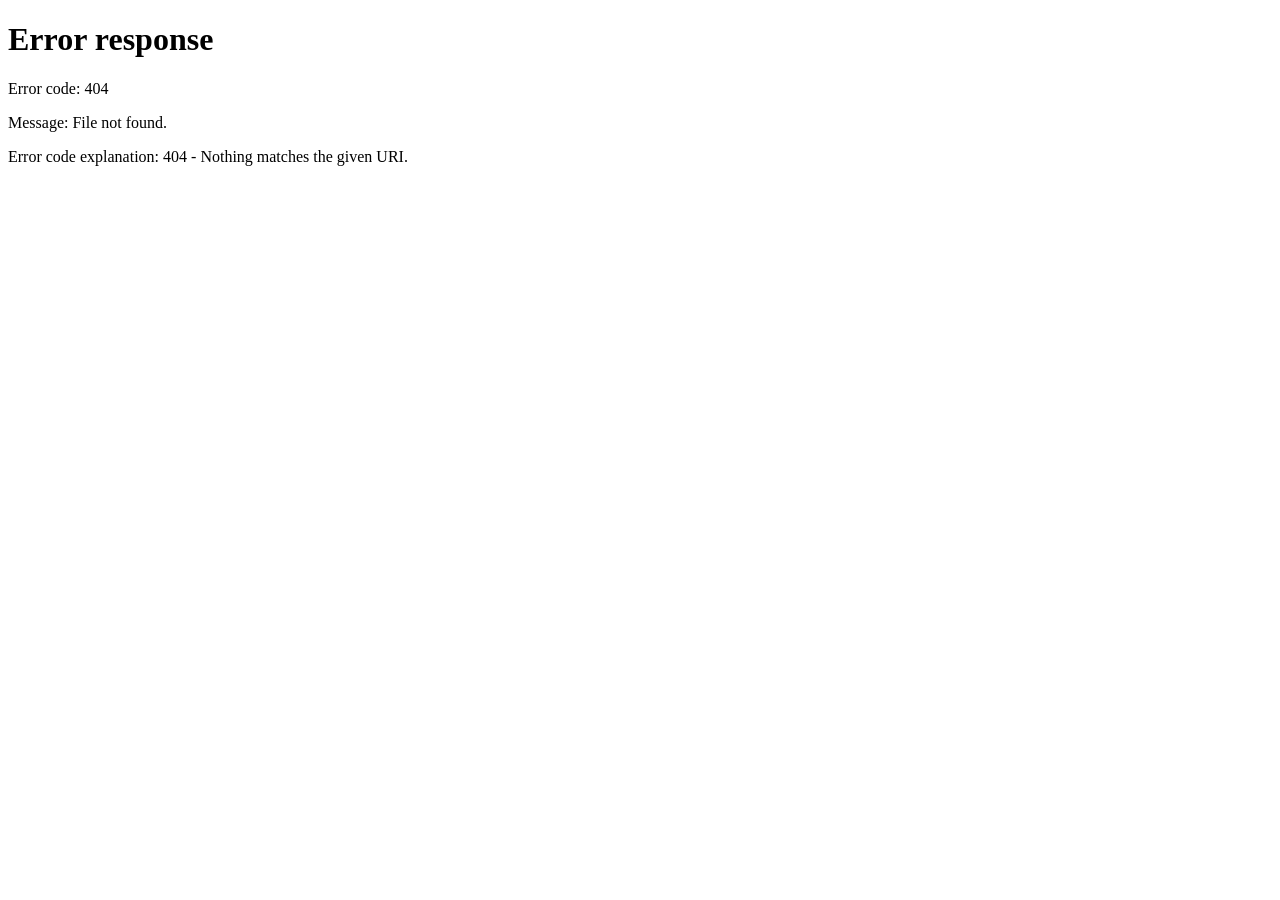
==== order.html @ fe6434a9 "Add files via upload" ====
<!DOCTYPE html>
<html lang="th">
<head>
  <meta charset="UTF-8">
  <title>ระบบจองคิวรองเท้าสำหรับรุ่นพิเศษ</title>
  <meta name="viewport" content="width=device-width, initial-scale=1.0">
  <style>
    body { font-family: 'Sarabun', sans-serif; background: linear-gradient(135deg, #a78bfa 0%, #f0abfc 100%); margin: 0; }
    .order-container { max-width: 500px; margin: 40px auto; background: #fff; border-radius: 18px; box-shadow: 0 2px 8px #0001; padding: 32px 24px; }
    .sneaker-img { display: flex; justify-content: center; margin-bottom: 16px; }
    .sneaker-img img { width: 180px; border-radius: 10px; }
    .meta { margin-bottom: 20px; }
    .meta span { display: block; color: #555; }
    .meta .name { font-size: 1.2em; font-weight: bold; color: #222; margin-bottom: 6px; }
    .meta .price { color: #7c3aed; font-size: 1.1em; }
    .badge { color: #16a34a; font-size: 1em; margin-bottom: 8px; }
    form label { display: block; margin-top: 12px; color: #333; }
    form input, form select { width: 100%; padding: 8px; margin-top: 4px; border-radius: 6px; border: 1px solid #ccc; font-size: 1em; }
    .size-grid { display: flex; flex-wrap: wrap; gap: 8px; margin-top: 8px; }
    .size-grid label { background: #eee; padding: 6px 12px; border-radius: 6px; cursor: pointer; }
    .size-grid input[type="radio"] { margin-right: 4px; }
    .order-btn { width: 100%; margin-top: 20px; padding: 12px; background: #7c3aed; color: #fff; border: none; border-radius: 8px; font-size: 1.1em; cursor: pointer; }
    .order-btn:hover { background: #5b21b6; }
    .success { color: #1abc9c; text-align: center; margin-top: 12px; }
    .error { color: #e74c3c; text-align: center; margin-top: 12px; }
    .logout-btn { position: fixed; top: 20px; right: 30px; background: #e74c3c; color: #fff; border: none; border-radius: 8px; padding: 8px 18px; font-size: 1em; cursor: pointer; }
  </style>
</head>
<body>
    
  <button class="logout-btn" onclick="logout()">ออกจากระบบ</button>
  <div class="order-container">
    <div class="sneaker-img"><img id="productImg" src="" alt=""></div>
    <div class="meta">
      <span class="name" id="productName"></span>
      <span id="productCode"></span>
      <span id="productRelease"></span>
      <span id="productStock"></span>
      <span class="price" id="productPrice"></span>
    </div>
    <div class="badge"><i>✔ เปิดจองแล้ว</i></div> <div id="clockDisplay" style="text-align:center; font-weight:bold; color:#7c3aed; margin-bottom:12px;"></div>
    <form id="orderForm">
      <label>ชื่อ-นามสกุล</label>
<input type="text" id="customerName" required>

<label>เบอร์โทรศัพท์</label>
<input type="tel" id="customerPhone" required>

<label>อีเมล</label>
<input type="email" id="customerEmail" required>


      <label>บ้านเลขที่ / หมู่ / ถนน</label>
      <input type="text" id="houseNumber" required>

      <label>ตำบล</label>
      <input type="text" id="subDistrict" required>

      <label>อำเภอ</label>
      <input type="text" id="district" required>

      <label>จังหวัด</label>
      <input list="provinceList" id="province" required placeholder="พิมพ์ชื่อจังหวัด">
      <datalist id="provinceList">
        <option value="กรุงเทพมหานคร">
        <option value="อุบลราชธานี">
        <option value="เชียงใหม่">
        <option value="ขอนแก่น">
        <option value="ภูเก็ต">
        <!-- เพิ่มจังหวัดอื่น ๆ ได้ตามต้องการ -->
      </datalist>

      <label>รหัสไปรษณีย์</label>
<input type="text" id="zipcode" maxlength="5" required placeholder="กรอก 5 หลัก">



      <label>เลือกไซส์รองเท้า (US)</label>
<select id="shoeSize" required>
  <option value="">-- กรุณาเลือกไซส์ --</option>
  <option value="7">7</option>
  <option value="7.5">7.5</option>
  <option value="8">8</option>
  <option value="8.5">8.5</option>
  <option value="9">9</option>
  <option value="9.5">9.5</option>
  <option value="10">10</option>
  <option value="10.5">10.5</option>
  <option value="11">11</option>
  <option value="11.5">11.5</option>
  <option value="12">12</option>
</select>


      <button type="submit" class="order-btn">เข้าคิวจอง</button>
    </form>
    <div class="success" id="successMsg"></div>
    <div class="error" id="errorMsg"></div>
  </div>

  <script>
    if (!localStorage.getItem('currentUser')) {
      window.location.href = "login.html";
    }
    function updateClock() {
  const now = new Date();
  const time = now.toLocaleTimeString('th-TH', {
    hour: '2-digit',
    minute: '2-digit',
    second: '2-digit',
    hour12: false
  });
  document.getElementById('clockDisplay').innerText = "เวลา: " + time;
}
setInterval(updateClock, 1000);
updateClock();

    const products = {
      blackcat: {
        name: 'Nike Air Jordan 4 "Black Cat" 2024',
        code: "CU1110-010",
        price: 8900,
        img: "https://www.sneakerfiles.com/wp-content/uploads/2024/08/air-jordan-4-rm-black-cat-FQ7939-004-release-info-1024x725.jpg",
        release: "25 กันยายน 2025",
        stock: 4
      },
      travis1: {
        name: 'Nike Air Jordan 1 Low OG "Travis Scott"',
        code: "DM7866-162",
        price: 15900,
        img: "https://2app.kicksonfire.com/kofapp/upload/events_images/ipad_travis-scott-x-air-jordan-1-low-og-black-olive-0.png",
        release: "25 กันยายน 2025",
        stock: 3
      },
      yeezy: {
        name: 'adidas Yeezy Boost 350 V2 "Zebra"',
        code: "CP9654",
        price: 12500,
        img: "https://www.sneakerfiles.com/wp-content/uploads/2018/10/adidas-yeezy-boost-350-v2-zebra-restock.jpg",
        release: "25 กันยายน 2025",
        stock: 3
      },
      offwhite: {
        name: 'Nike Air Presto Off-White',
        code: "AA3830-001",
        price: 32000,
        img: "https://www.kickgame.com/cdn/shop/products/Nike-Air-Presto-OW-AA3830-100-White_1.png?v=1658243604",
        release: "25 กันยายน 2025",
        stock: 2
      }
    };

    const urlParams = new URLSearchParams(window.location.search);
    const productId = urlParams.get('product');
    const product = products[productId] || products.blackcat;

    document.getElementById('productImg').src = product.img;
    document.getElementById('productName').innerText = product.name;
    document.getElementById('productCode').innerText = "รหัส: " + product.code;
    document.getElementById('productRelease').innerText = "วันเปิดขาย: " + product.release;
    document.getElementById('productStock').innerText = "จำนวน: " + product.stock + " คู่";
    document.getElementById('productPrice').innerText = "฿" + product.price.toLocaleString();
    // ✅ จำกัดให้กรอกเฉพาะตัวเลข 5 หลักในรหัสไปรษณีย์
document.getElementById('zipcode').addEventListener('input', function () {
  this.value = this.value.replace(/\D/g, '').slice(0, 5);
});
document.getElementById('productPrice').innerText = "฿" + product.price.toLocaleString();
checkStock(); // ✅ ตรวจสอบยอดจองทันทีหลังโหลดสินค้า
async function checkStock() {
  const response = await fetch(SHEET_URL + `?checkStock=true&code=${product.code}`);
  const data = await response.json();

  if (data.count >= product.stock) {
    document.querySelector('.badge').innerHTML = '<i style="color:red;">❌ Sold Out</i>';
    document.querySelector('.order-btn').disabled = true;
    document.querySelector('.order-btn').style.background = '#ccc';
    document.querySelector('.order-btn').innerText = 'เต็มแล้ว';
  }
}




    const sizeGrid = document.getElementById('sizeGrid');
    let sizeHTML = '';
    for(let size=7; size<=12; size+=0.5){
      sizeHTML += `<label><input type="radio" name="shoeSize" value="${size}"> ${size}</label>`;
    }
    sizeGrid.innerHTML = sizeHTML;

    // จังหวัด → รหัสไปรษณีย์อัตโน
        // ส่งข้อมูลไป Google Sheet (ใส่ URL Web App จริงของคุณ)
        const SHEET_URL = "https://script.google.com/macros/s/AKfycbz2exmUUlPkLF99b7DC1KmYISXaY_DdhQZUkQkEy-atK3Um2jL7s9h-Ba-eRh3x3eqH/exec";
        document.getElementById('orderForm').addEventListener('submit', function(e){
  e.preventDefault();

  const name = document.getElementById('customerName').value.trim();
  const phone = document.getElementById('customerPhone').value.trim();
  const email = document.getElementById('customerEmail').value.trim();
  const province = document.getElementById('province').value.trim();
  const zipcode = document.getElementById('zipcode').value.trim();
  const size = document.getElementById('shoeSize').value;
  const successMsg = document.getElementById('successMsg');
  const errorMsg = document.getElementById('errorMsg');
  successMsg.innerText = '';
  errorMsg.innerText = '';

  if (!/^\d{5}$/.test(zipcode)) {
    errorMsg.innerText = 'กรุณากรอกรหัสไปรษณีย์ให้ถูกต้อง (5 หลัก)';
    return;
  }

  if (!name || !phone || !email || !province || !size) {
    errorMsg.innerText = 'กรุณากรอกข้อมูลให้ครบถ้วน';
    return;
  }

  const now = new Date();
  const date = now.toISOString().split('T')[0];
  const time = now.toLocaleTimeString('th-TH', {
    hour: '2-digit',
    minute: '2-digit',
    second: '2-digit',
    hour12: false
  });

  fetch(SHEET_URL, {
    method: "POST",
    headers: { "Content-Type": "text/plain" },
   body: JSON.stringify({
  name: name,
  email: email,
  phone: phone,
  province: province,
  zipcode: zipcode,
  size: size,
  product: product.name,
  code: product.code,
  date: date,
  time: time,
  houseNumber: document.getElementById('houseNumber').value.trim(),
  subDistrict: document.getElementById('subDistrict').value.trim(),
  district: document.getElementById('district').value.trim()
})

  })
  .then(res => res.text())
  .then(txt => {
    console.log("Response from server:", txt);
    if (txt.toLowerCase().includes("success")) {
      successMsg.innerText = "✅ สั่งจองสำเร็จ! ข้อมูลถูกส่งไป Google Sheet แล้ว";
      document.getElementById('orderForm').reset();
      checkStock(); // เรียกใหม่หลังจอง
    } else {
      errorMsg.innerText = "❌ เกิดข้อผิดพลาด กรุณาลองใหม่";
    }
  })
  .catch(err => {
    errorMsg.innerText = "❌ ไม่สามารถเชื่อมต่อได้: " + err.message;
  });
});

        function logout(){
            localStorage.removeItem('currentUser');
            window.location.href = "SNEAKER-SPECIAL.html";
        }
    </script>
</body>
</html>
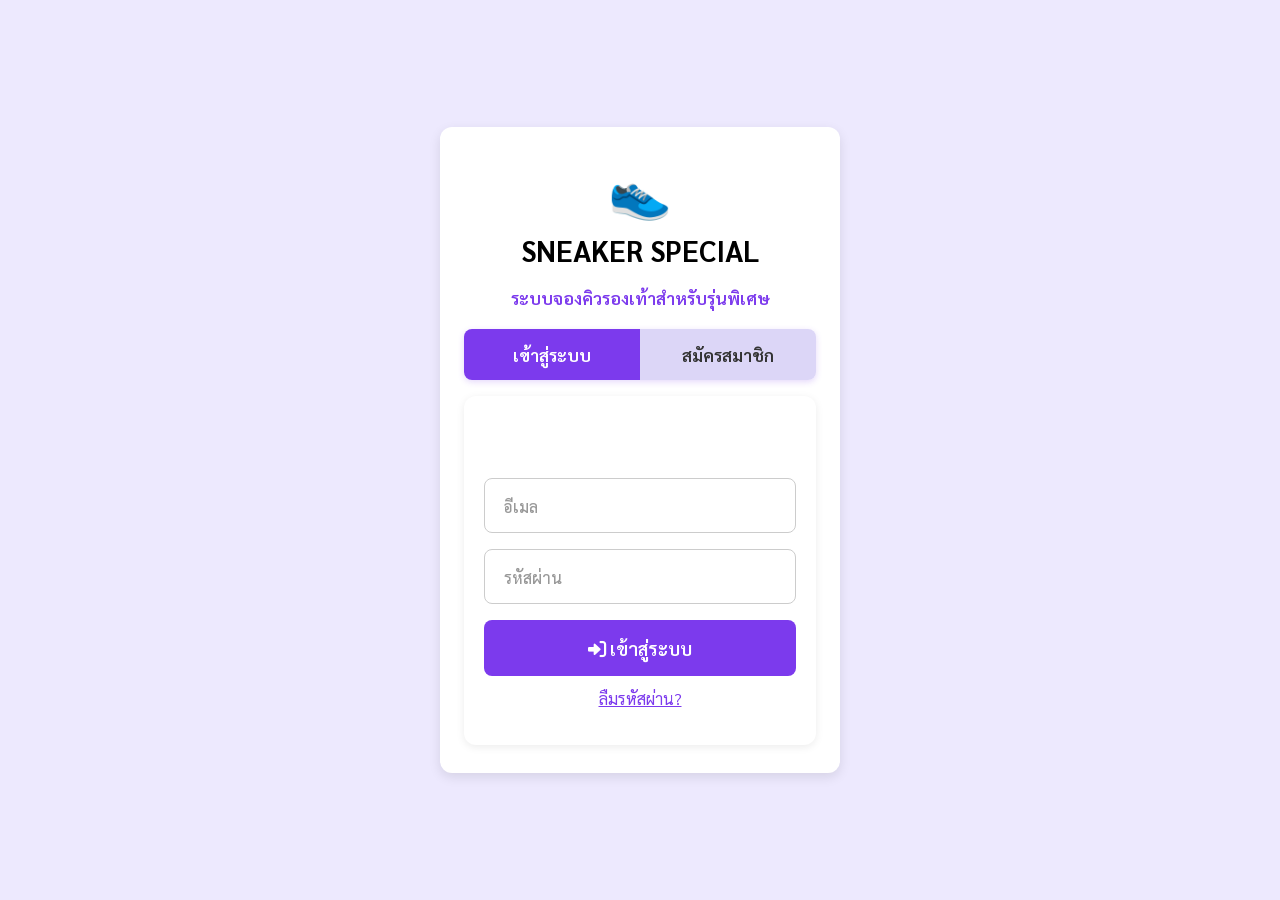
==== commit c53785b7: "Add files via upload" ====
--- a/order.html
+++ b/order.html
@@ -1,36 +1,114 @@
 <!DOCTYPE html>
 <html lang="th">
 <head>
-  <meta charset="UTF-8">
-  <title>ระบบจองคิวรองเท้าสำหรับรุ่นพิเศษ</title>
-  <meta name="viewport" content="width=device-width, initial-scale=1.0">
+  <meta charset="UTF-8" />
+  <title>ระบบจองคิวรองเท้ารุ่นพิเศษ</title>
+  <meta name="viewport" content="width=device-width, initial-scale=1" />
   <style>
-    body { font-family: 'Sarabun', sans-serif; background: linear-gradient(135deg, #a78bfa 0%, #f0abfc 100%); margin: 0; }
-    .order-container { max-width: 500px; margin: 40px auto; background: #fff; border-radius: 18px; box-shadow: 0 2px 8px #0001; padding: 32px 24px; }
-    .sneaker-img { display: flex; justify-content: center; margin-bottom: 16px; }
-    .sneaker-img img { width: 180px; border-radius: 10px; }
+    body { 
+      font-family: 'Sarabun', sans-serif; 
+      background: linear-gradient(135deg, #a78bfa 0%, #f0abfc 100%); 
+      margin: 0; 
+      padding: 20px;
+      -webkit-font-smoothing: antialiased;
+      -moz-osx-font-smoothing: grayscale;
+    }
+    .order-container { 
+      max-width: 500px; 
+      margin: 40px auto; 
+      background: #fff; 
+      border-radius: 18px; 
+      box-shadow: 0 2px 8px rgba(0,0,0,0.1); 
+      padding: 32px 24px; 
+      box-sizing: border-box;
+    }
+    .sneaker-img { 
+      display: flex; 
+      justify-content: center; 
+      margin-bottom: 16px; 
+    }
+    .sneaker-img img { 
+      width: 180px; 
+      max-width: 100%; 
+      border-radius: 10px; 
+      height: auto;
+    }
     .meta { margin-bottom: 20px; }
     .meta span { display: block; color: #555; }
     .meta .name { font-size: 1.2em; font-weight: bold; color: #222; margin-bottom: 6px; }
     .meta .price { color: #7c3aed; font-size: 1.1em; }
     .badge { color: #16a34a; font-size: 1em; margin-bottom: 8px; }
     form label { display: block; margin-top: 12px; color: #333; }
-    form input, form select { width: 100%; padding: 8px; margin-top: 4px; border-radius: 6px; border: 1px solid #ccc; font-size: 1em; }
-    .size-grid { display: flex; flex-wrap: wrap; gap: 8px; margin-top: 8px; }
-    .size-grid label { background: #eee; padding: 6px 12px; border-radius: 6px; cursor: pointer; }
-    .size-grid input[type="radio"] { margin-right: 4px; }
-    .order-btn { width: 100%; margin-top: 20px; padding: 12px; background: #7c3aed; color: #fff; border: none; border-radius: 8px; font-size: 1.1em; cursor: pointer; }
-    .order-btn:hover { background: #5b21b6; }
+    form input, form select { 
+      width: 100%; 
+      padding: 10px; 
+      margin-top: 4px; 
+      border-radius: 6px; 
+      border: 1px solid #ccc; 
+      font-size: 1em; 
+      box-sizing: border-box; 
+      transition: border-color 0.3s ease;
+    }
+    form input:focus, form select:focus {
+      border-color: #7c3aed;
+      outline: none;
+    }
+    .order-btn { 
+      width: 100%; 
+      margin-top: 20px; 
+      padding: 14px; 
+      background: #7c3aed; 
+      color: #fff; 
+      border: none; 
+      border-radius: 8px; 
+      font-size: 1.1em; 
+      cursor: pointer; 
+      transition: background-color 0.3s; 
+      user-select: none;
+    }
+    .order-btn:hover:not(:disabled) { background: #5b21b6; }
+    .order-btn:disabled { background: #ccc; cursor: not-allowed; }
     .success { color: #1abc9c; text-align: center; margin-top: 12px; }
     .error { color: #e74c3c; text-align: center; margin-top: 12px; }
-    .logout-btn { position: fixed; top: 20px; right: 30px; background: #e74c3c; color: #fff; border: none; border-radius: 8px; padding: 8px 18px; font-size: 1em; cursor: pointer; }
+    .logout-btn { 
+      position: fixed; 
+      top: 20px; 
+      right: 30px; 
+      background: #e74c3c; 
+      color: #fff; 
+      border: none; 
+      border-radius: 8px; 
+      padding: 8px 18px; 
+      font-size: 1em; 
+      cursor: pointer;
+      z-index: 100;
+      user-select: none;
+    }
+    #clockDisplay {
+      text-align:center; 
+      font-weight:bold; 
+      color:#7c3aed; 
+      margin-bottom:12px;
+      font-size: 1.1em;
+    }
+    
+    /* Responsive */
+   /* ในไฟล์ HTML ของหน้า Product / Order */
+@media (max-width: 600px) {
+  .product-grid { gap: 16px; }
+  .product-card { width: calc(100% - 40px); padding: 16px; }
+  .product-name { font-size: 1em; }
+  .product-price { font-size: 1em; }
+  .product-meta { font-size: 0.9em; }
+  .product-btn { padding: 10px 20px; font-size: 0.95em; }
+}
+
   </style>
 </head>
 <body>
-    
   <button class="logout-btn" onclick="logout()">ออกจากระบบ</button>
-  <div class="order-container">
-    <div class="sneaker-img"><img id="productImg" src="" alt=""></div>
+  <div class="order-container" role="main" aria-label="ฟอร์มสั่งจองรองเท้ารุ่นพิเศษ">
+    <div class="sneaker-img" aria-live="polite"><img id="productImg" src="" alt="รองเท้า" /></div>
     <div class="meta">
       <span class="name" id="productName"></span>
       <span id="productCode"></span>
@@ -38,232 +116,328 @@
       <span id="productStock"></span>
       <span class="price" id="productPrice"></span>
     </div>
-    <div class="badge"><i>✔ เปิดจองแล้ว</i></div> <div id="clockDisplay" style="text-align:center; font-weight:bold; color:#7c3aed; margin-bottom:12px;"></div>
-    <form id="orderForm">
-      <label>ชื่อ-นามสกุล</label>
-<input type="text" id="customerName" required>
-
-<label>เบอร์โทรศัพท์</label>
-<input type="tel" id="customerPhone" required>
-
-<label>อีเมล</label>
-<input type="email" id="customerEmail" required>
-
-
-      <label>บ้านเลขที่ / หมู่ / ถนน</label>
-      <input type="text" id="houseNumber" required>
-
-      <label>ตำบล</label>
-      <input type="text" id="subDistrict" required>
-
-      <label>อำเภอ</label>
-      <input type="text" id="district" required>
-
-      <label>จังหวัด</label>
-      <input list="provinceList" id="province" required placeholder="พิมพ์ชื่อจังหวัด">
-      <datalist id="provinceList">
-        <option value="กรุงเทพมหานคร">
-        <option value="อุบลราชธานี">
-        <option value="เชียงใหม่">
-        <option value="ขอนแก่น">
-        <option value="ภูเก็ต">
-        <!-- เพิ่มจังหวัดอื่น ๆ ได้ตามต้องการ -->
-      </datalist>
-
-      <label>รหัสไปรษณีย์</label>
-<input type="text" id="zipcode" maxlength="5" required placeholder="กรอก 5 หลัก">
-
-
-
-      <label>เลือกไซส์รองเท้า (US)</label>
-<select id="shoeSize" required>
-  <option value="">-- กรุณาเลือกไซส์ --</option>
-  <option value="7">7</option>
-  <option value="7.5">7.5</option>
-  <option value="8">8</option>
-  <option value="8.5">8.5</option>
-  <option value="9">9</option>
-  <option value="9.5">9.5</option>
-  <option value="10">10</option>
-  <option value="10.5">10.5</option>
-  <option value="11">11</option>
-  <option value="11.5">11.5</option>
-  <option value="12">12</option>
-</select>
-
-
-      <button type="submit" class="order-btn">เข้าคิวจอง</button>
+    <div class="badge" id="stockStatus" aria-live="polite"><i>✔ เปิดให้จองแล้ว</i></div>
+    <div class="badge"><i>" กรุณากรอกข้อมูลให้ครบถ้วน"</i></div>
+    <div id="clockDisplay" aria-live="polite"></div>
+
+    <form id="orderForm" novalidate>
+      <label for="customerName">ชื่อ-นามสกุล</label>
+      <input type="text" id="customerName" required autocomplete="name" />
+
+      <label for="customerPhone">เบอร์โทรศัพท์</label>
+      <input type="tel" id="customerPhone" required pattern="0[0-9]{8,9}" placeholder="0812345678" autocomplete="tel" />
+
+      <label for="customerEmail">อีเมล</label>
+      <input type="email" id="customerEmail" required autocomplete="email" />
+
+      <label for="houseNumber">บ้านเลขที่ / หมู่ / ถนน</label>
+      <input type="text" id="houseNumber" required autocomplete="address-line1" />
+
+      <label for="province">จังหวัด</label>
+      <select id="province" required aria-required="true" aria-describedby="provinceHelp">
+        <option value="">-- กรุณาเลือกจังหวัด --</option>
+      </select>
+
+      <label for="district">เขต / อำเภอ</label>
+      <select id="district" required aria-required="true">
+        <option value="">-- กรุณาเลือกอำเภอ --</option>
+      </select>
+
+      <label for="subdistrict">แขวง / ตำบล</label>
+      <select id="subdistrict" required aria-required="true">
+        <option value="">-- กรุณาเลือกตำบล --</option>
+      </select>
+
+      <label for="zipcode">รหัสไปรษณีย์</label>
+      <input type="text" id="zipcode" readonly required placeholder="รหัสไปรษณีย์" aria-readonly="true" />
+
+      <label for="shoeSize">ไซส์รองเท้า (US)</label>
+      <select id="shoeSize" required aria-required="true">
+        <option value="">-- กรุณาเลือกไซส์ --</option>
+        <option value="7">7</option>
+        <option value="7.5">7.5</option>
+        <option value="8">8</option>
+        <option value="8.5">8.5</option>
+        <option value="9">9</option>
+        <option value="9.5">9.5</option>
+        <option value="10">10</option>
+        <option value="10.5">10.5</option>
+        <option value="11">11</option>
+        <option value="11.5">11.5</option>
+        <option value="12">12</option>
+      </select>
+
+      <button type="submit" class="order-btn" id="submitBtn" aria-live="polite" aria-busy="false">เข้าคิวจอง</button>
     </form>
-    <div class="success" id="successMsg"></div>
-    <div class="error" id="errorMsg"></div>
+
+    <div class="success" id="successMsg" role="alert" aria-live="assertive"></div>
+    <div class="error" id="errorMsg" role="alert" aria-live="assertive"></div>
   </div>
 
   <script>
-    if (!localStorage.getItem('currentUser')) {
-      window.location.href = "login.html";
-    }
-    function updateClock() {
-  const now = new Date();
-  const time = now.toLocaleTimeString('th-TH', {
-    hour: '2-digit',
-    minute: '2-digit',
-    second: '2-digit',
-    hour12: false
-  });
-  document.getElementById('clockDisplay').innerText = "เวลา: " + time;
-}
-setInterval(updateClock, 1000);
-updateClock();
-
-    const products = {
-      blackcat: {
-        name: 'Nike Air Jordan 4 "Black Cat" 2024',
-        code: "CU1110-010",
-        price: 8900,
-        img: "https://www.sneakerfiles.com/wp-content/uploads/2024/08/air-jordan-4-rm-black-cat-FQ7939-004-release-info-1024x725.jpg",
-        release: "25 กันยายน 2025",
-        stock: 4
-      },
-      travis1: {
-        name: 'Nike Air Jordan 1 Low OG "Travis Scott"',
-        code: "DM7866-162",
-        price: 15900,
-        img: "https://2app.kicksonfire.com/kofapp/upload/events_images/ipad_travis-scott-x-air-jordan-1-low-og-black-olive-0.png",
-        release: "25 กันยายน 2025",
-        stock: 3
-      },
-      yeezy: {
-        name: 'adidas Yeezy Boost 350 V2 "Zebra"',
-        code: "CP9654",
-        price: 12500,
-        img: "https://www.sneakerfiles.com/wp-content/uploads/2018/10/adidas-yeezy-boost-350-v2-zebra-restock.jpg",
-        release: "25 กันยายน 2025",
-        stock: 3
-      },
-      offwhite: {
-        name: 'Nike Air Presto Off-White',
-        code: "AA3830-001",
-        price: 32000,
-        img: "https://www.kickgame.com/cdn/shop/products/Nike-Air-Presto-OW-AA3830-100-White_1.png?v=1658243604",
-        release: "25 กันยายน 2025",
-        stock: 2
-      }
-    };
-
-    const urlParams = new URLSearchParams(window.location.search);
-    const productId = urlParams.get('product');
-    const product = products[productId] || products.blackcat;
-
-    document.getElementById('productImg').src = product.img;
-    document.getElementById('productName').innerText = product.name;
-    document.getElementById('productCode').innerText = "รหัส: " + product.code;
-    document.getElementById('productRelease').innerText = "วันเปิดขาย: " + product.release;
-    document.getElementById('productStock').innerText = "จำนวน: " + product.stock + " คู่";
-    document.getElementById('productPrice').innerText = "฿" + product.price.toLocaleString();
-    // ✅ จำกัดให้กรอกเฉพาะตัวเลข 5 หลักในรหัสไปรษณีย์
-document.getElementById('zipcode').addEventListener('input', function () {
-  this.value = this.value.replace(/\D/g, '').slice(0, 5);
-});
-document.getElementById('productPrice').innerText = "฿" + product.price.toLocaleString();
-checkStock(); // ✅ ตรวจสอบยอดจองทันทีหลังโหลดสินค้า
-async function checkStock() {
-  const response = await fetch(SHEET_URL + `?checkStock=true&code=${product.code}`);
-  const data = await response.json();
-
-  if (data.count >= product.stock) {
-    document.querySelector('.badge').innerHTML = '<i style="color:red;">❌ Sold Out</i>';
-    document.querySelector('.order-btn').disabled = true;
-    document.querySelector('.order-btn').style.background = '#ccc';
-    document.querySelector('.order-btn').innerText = 'เต็มแล้ว';
-  }
-}
-
-
-
-
-    const sizeGrid = document.getElementById('sizeGrid');
-    let sizeHTML = '';
-    for(let size=7; size<=12; size+=0.5){
-      sizeHTML += `<label><input type="radio" name="shoeSize" value="${size}"> ${size}</label>`;
-    }
-    sizeGrid.innerHTML = sizeHTML;
-
-    // จังหวัด → รหัสไปรษณีย์อัตโน
-        // ส่งข้อมูลไป Google Sheet (ใส่ URL Web App จริงของคุณ)
-        const SHEET_URL = "https://script.google.com/macros/s/AKfycbz2exmUUlPkLF99b7DC1KmYISXaY_DdhQZUkQkEy-atK3Um2jL7s9h-Ba-eRh3x3eqH/exec";
-        document.getElementById('orderForm').addEventListener('submit', function(e){
-  e.preventDefault();
-
-  const name = document.getElementById('customerName').value.trim();
-  const phone = document.getElementById('customerPhone').value.trim();
-  const email = document.getElementById('customerEmail').value.trim();
-  const province = document.getElementById('province').value.trim();
-  const zipcode = document.getElementById('zipcode').value.trim();
-  const size = document.getElementById('shoeSize').value;
+  const SHEET_URL = "https://script.google.com/macros/s/AKfycbziDixR5QDRUwF0MyG2MZjpZnN12aerT-xj0sHSMhMfryOcqcR3a87tqPw6DfWxUTxt/exec"; // <== เปลี่ยนตรงนี้
+
+  let geoData = [];
+
+  async function loadGeoData() {
+    try {
+      const res = await fetch('https://raw.githubusercontent.com/thailand-geography-data/thailand-geography-json/main/src/geography.json');
+      geoData = await res.json();
+      populateProvinces();
+    } catch (err) {
+      console.error('โหลดข้อมูลพื้นที่ไม่สำเร็จ:', err);
+      document.getElementById('errorMsg').textContent = '❌ โหลดข้อมูลพื้นที่ไม่สำเร็จ โปรดลองรีเฟรชหน้าใหม่';
+    }
+  }
+
+  function populateProvinces() {
+    const provSelect = document.getElementById('province');
+    provSelect.innerHTML = '<option value="">-- กรุณาเลือกจังหวัด --</option>';
+    const provSet = new Set(geoData.map(o => o.provinceNameTh));
+    provSet.forEach(p => {
+      const opt = document.createElement('option');
+      opt.value = p;
+      opt.textContent = p;
+      provSelect.appendChild(opt);
+    });
+  }
+
+  const provinceEl = document.getElementById('province');
+  const districtEl = document.getElementById('district');
+  const subdistrictEl = document.getElementById('subdistrict');
+  const zipcodeEl = document.getElementById('zipcode');
+  const form = document.getElementById('orderForm');
   const successMsg = document.getElementById('successMsg');
   const errorMsg = document.getElementById('errorMsg');
-  successMsg.innerText = '';
-  errorMsg.innerText = '';
-
-  if (!/^\d{5}$/.test(zipcode)) {
-    errorMsg.innerText = 'กรุณากรอกรหัสไปรษณีย์ให้ถูกต้อง (5 หลัก)';
-    return;
-  }
-
-  if (!name || !phone || !email || !province || !size) {
-    errorMsg.innerText = 'กรุณากรอกข้อมูลให้ครบถ้วน';
-    return;
-  }
-
-  const now = new Date();
-  const date = now.toISOString().split('T')[0];
-  const time = now.toLocaleTimeString('th-TH', {
-    hour: '2-digit',
-    minute: '2-digit',
-    second: '2-digit',
-    hour12: false
+  const submitBtn = document.getElementById('submitBtn');
+
+  provinceEl.addEventListener('change', () => {
+    const prov = provinceEl.value;
+    districtEl.innerHTML = '<option value="">-- กรุณาเลือกอำเภอ --</option>';
+    subdistrictEl.innerHTML = '<option value="">-- กรุณาเลือกตำบล --</option>';
+    zipcodeEl.value = '';
+
+    if (!prov) return;
+
+    const districts = Array.from(new Set(
+      geoData.filter(o => o.provinceNameTh === prov).map(o => o.districtNameTh)
+    ));
+    districts.forEach(d => {
+      const opt = document.createElement('option');
+      opt.value = d;
+      opt.textContent = d;
+      districtEl.appendChild(opt);
+    });
   });
 
-  fetch(SHEET_URL, {
-    method: "POST",
-    headers: { "Content-Type": "text/plain" },
-   body: JSON.stringify({
-  name: name,
-  email: email,
-  phone: phone,
-  province: province,
-  zipcode: zipcode,
-  size: size,
-  product: product.name,
-  code: product.code,
-  date: date,
-  time: time,
-  houseNumber: document.getElementById('houseNumber').value.trim(),
-  subDistrict: document.getElementById('subDistrict').value.trim(),
-  district: document.getElementById('district').value.trim()
-})
-
-  })
-  .then(res => res.text())
-  .then(txt => {
-    console.log("Response from server:", txt);
-    if (txt.toLowerCase().includes("success")) {
-      successMsg.innerText = "✅ สั่งจองสำเร็จ! ข้อมูลถูกส่งไป Google Sheet แล้ว";
-      document.getElementById('orderForm').reset();
-      checkStock(); // เรียกใหม่หลังจอง
-    } else {
-      errorMsg.innerText = "❌ เกิดข้อผิดพลาด กรุณาลองใหม่";
-    }
-  })
-  .catch(err => {
-    errorMsg.innerText = "❌ ไม่สามารถเชื่อมต่อได้: " + err.message;
+  districtEl.addEventListener('change', () => {
+    const prov = provinceEl.value;
+    const dist = districtEl.value;
+    subdistrictEl.innerHTML = '<option value="">-- กรุณาเลือกตำบล --</option>';
+    zipcodeEl.value = '';
+
+    if (!dist) return;
+
+    const subs = geoData.filter(o => o.provinceNameTh === prov && o.districtNameTh === dist);
+    subs.forEach(o => {
+      const opt = document.createElement('option');
+      opt.value = o.subdistrictNameTh;
+      opt.textContent = o.subdistrictNameTh;
+      subdistrictEl.appendChild(opt);
+    });
   });
-});
-
-        function logout(){
-            localStorage.removeItem('currentUser');
-            window.location.href = "SNEAKER-SPECIAL.html";
-        }
-    </script>
+
+  subdistrictEl.addEventListener('change', () => {
+    const prov = provinceEl.value;
+    const dist = districtEl.value;
+    const subd = subdistrictEl.value;
+
+    if (!subd) {
+      zipcodeEl.value = '';
+      return;
+    }
+
+    const rec = geoData.find(o =>
+      o.provinceNameTh === prov &&
+      o.districtNameTh === dist &&
+      o.subdistrictNameTh === subd
+    );
+    zipcodeEl.value = rec ? rec.postalCode.toString() : '';
+  });
+
+  const products = [
+  {
+    id: "blackcat",
+    name: 'Nike Air Jordan 4 "Black Cat" 2024',
+    code: "CU1110-010",
+    price: 8900,
+    img: "https://www.sneakerfiles.com/wp-content/uploads/2024/08/air-jordan-4-rm-black-cat-FQ7939-004-release-info-1024x725.jpg",
+    release: "25 กันยายน 2025",
+    stock: 5
+  },
+  {
+    id: "travis1",
+    name: 'Nike Air Jordan 1 Low OG "Travis Scott"',
+    code: "DM7866-162",
+    price: 15900,
+    img: "https://2app.kicksonfire.com/kofapp/upload/events_images/ipad_travis-scott-x-air-jordan-1-low-og-black-olive-0.png",
+    release: "25 กันยายน 2025",
+    stock: 5
+  },
+  {
+    id: "yeezy",
+    name: 'adidas Yeezy Boost 350 V2 "Zebra"',
+    code: "CP9654",
+    price: 12500,
+    img: "https://www.sneakerfiles.com/wp-content/uploads/2018/10/adidas-yeezy-boost-350-v2-zebra-restock.jpg",
+    release: "25 กันยายน 2025",
+    stock: 5
+  },
+  {
+    id: "offwhite",
+    name: 'Nike Air Presto Off-White',
+    code: "AA3830-001",
+    price: 32000,
+    img: "https://www.kickgame.com/cdn/shop/products/Nike-Air-Presto-OW-AA3830-100-White_1.png?v=1658243604",
+    release: "25 กันยายน 2025",
+    stock: 5
+  }
+];
+
+const urlParams = new URLSearchParams(window.location.search);
+const productId = urlParams.get('product');
+const product = products.find(p => p.id === productId);
+
+if (!product) {
+  alert("❌ เข้าสู่ระบบการจองรองเท้ารุ่นพิเศษ");
+  window.location.href = "products.html";
+}
+
+
+
+  document.getElementById('productImg').src = product.img;
+  document.getElementById('productName').innerText = product.name;
+  document.getElementById('productCode').innerText = "รหัส: " + product.code;
+  document.getElementById('productRelease').innerText = "วันเปิดขาย: " + product.release;
+  document.getElementById('productStock').innerText = "จำนวน: " + product.stock + " คู่";
+  document.getElementById('productPrice').innerText = "฿" + product.price.toLocaleString();
+
+  const stockStatusEl = document.getElementById('stockStatus');
+  if(product.stock <= 0) {
+    stockStatusEl.innerHTML = '<i style="color:#e74c3c;">❌ สินค้าหมดสต็อก</i>';
+    submitBtn.disabled = true;
+    submitBtn.textContent = 'สินค้าหมดสต็อก';
+  }
+
+  function updateClock() {
+    const now = new Date();
+    const time = now.toLocaleTimeString('th-TH', { hour:'2-digit', minute:'2-digit', second:'2-digit', hour12:false });
+    document.getElementById('clockDisplay').innerText = "เวลา: " + time;
+  }
+  setInterval(updateClock, 1000);
+  updateClock();
+
+  function validatePhone(phone) {
+    const phonePattern = /^0\d{8,9}$/;
+    return phonePattern.test(phone);
+  }
+
+  form.addEventListener('submit', async function(e) {
+    e.preventDefault();
+    successMsg.textContent = '';
+    errorMsg.textContent = '';
+
+    if(product.stock <= 0) {
+      errorMsg.textContent = '❌ สินค้าหมดสต็อก ไม่สามารถจองได้';
+      return;
+    }
+
+    const name = document.getElementById('customerName').value.trim();
+    const phone = document.getElementById('customerPhone').value.trim();
+    const email = document.getElementById('customerEmail').value.trim();
+    const province = provinceEl.value;
+    const district = districtEl.value;
+    const subdistrict = subdistrictEl.value;
+    const zipcode = zipcodeEl.value;
+    const houseNumber = document.getElementById('houseNumber').value.trim();
+    const shoeSize = document.getElementById('shoeSize').value;
+
+    if (!name || !phone || !email || !province || !district || !subdistrict || !zipcode || !houseNumber || !shoeSize) {
+      errorMsg.textContent = '❌ กรุณากรอกข้อมูลให้ครบถ้วนทุกช่อง';
+      return;
+    }
+
+    if (!validatePhone(phone)) {
+      errorMsg.textContent = '❌ เบอร์โทรศัพท์ไม่ถูกต้อง ต้องขึ้นต้นด้วย 0 และมี 9-10 หลัก';
+      return;
+    }
+
+    if (!form.checkValidity()) {
+      errorMsg.textContent = '❌ กรุณากรอกข้อมูลให้ถูกต้องตามแบบฟอร์ม';
+      return;
+    }
+
+    submitBtn.disabled = true;
+    submitBtn.textContent = 'กำลังส่งข้อมูล...';
+    submitBtn.setAttribute('aria-busy', 'true');
+
+    const now = new Date();
+    const date = now.toLocaleDateString('th-TH');
+    const time = now.toLocaleTimeString('th-TH');
+
+    try {
+      const response = await fetch(SHEET_URL, {
+        method: "POST",
+        headers: { "Content-Type": "text/plain" },
+        body: JSON.stringify({
+          name,
+          phone,
+          email,
+          houseNumber,
+          province,
+          district,
+          subDistrict: subdistrict,
+          zipcode,
+          size: shoeSize,
+          date,
+          time,
+          product: product.name,
+          code: product.code
+        })
+      });
+
+      const result = await response.text();
+      if (result.toLowerCase().includes("success")) {
+        successMsg.innerHTML = `
+          ✅ สั่งจองสำเร็จ!<br>
+          <strong>ชื่อ:</strong> ${name}<br>
+          <strong>รุ่น:</strong> ${product.name}<br>
+          <strong>ไซส์:</strong> ${shoeSize}<br>
+          <strong>วันที่:</strong> ${date}<br>
+          <strong>เวลา:</strong> ${time}
+        `;
+        form.reset();
+      } else {
+        errorMsg.innerText = "❌ เกิดข้อผิดพลาด กรุณาลองใหม่";
+      }
+
+    } catch (err) {
+      console.error(err);
+      errorMsg.innerText = "❌ ไม่สามารถเชื่อมต่อได้: " + err.message;
+    } finally {
+      submitBtn.disabled = false;
+      submitBtn.textContent = 'เข้าคิวจอง';
+      submitBtn.setAttribute('aria-busy', 'false');
+    }
+  });
+
+  function logout() {
+    localStorage.removeItem('currentUser');
+    location.href = 'login.html';
+  }
+
+  loadGeoData();
+</script>
+
 </body>
-</html>+</html>
